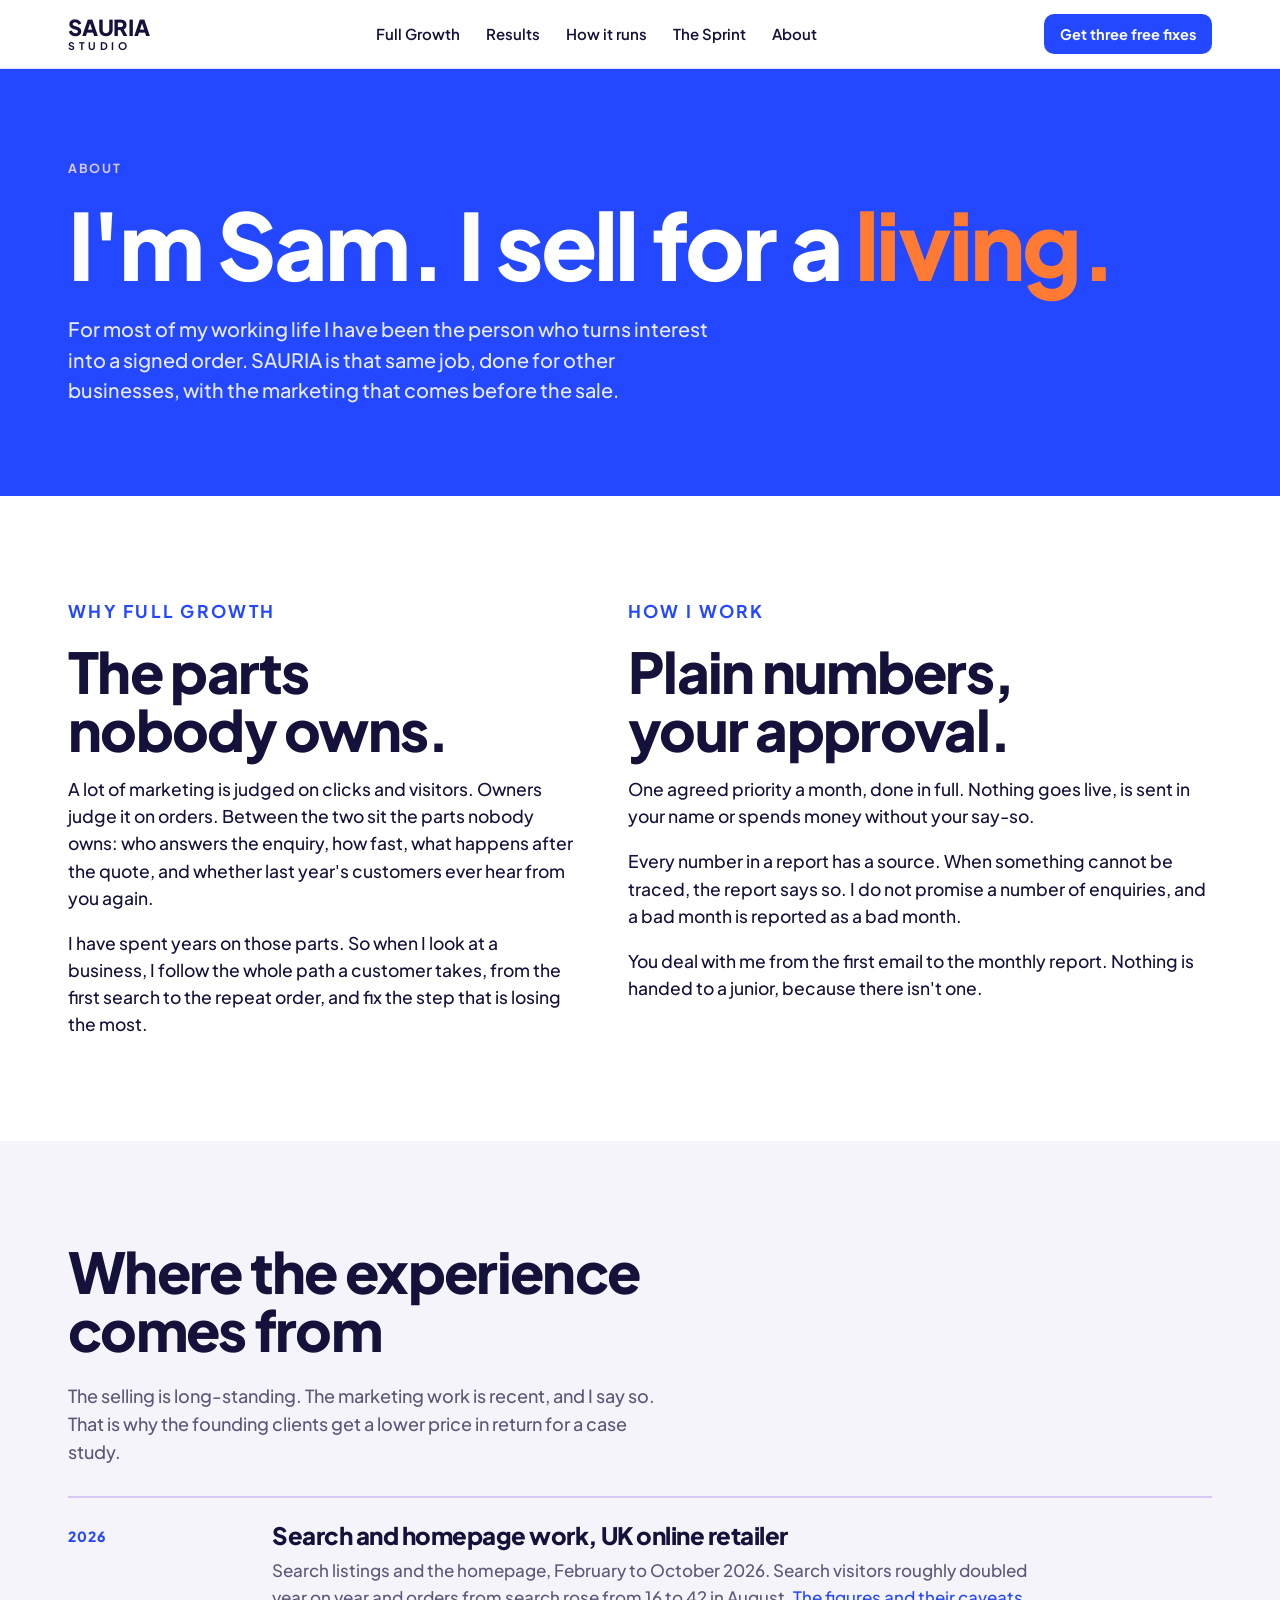
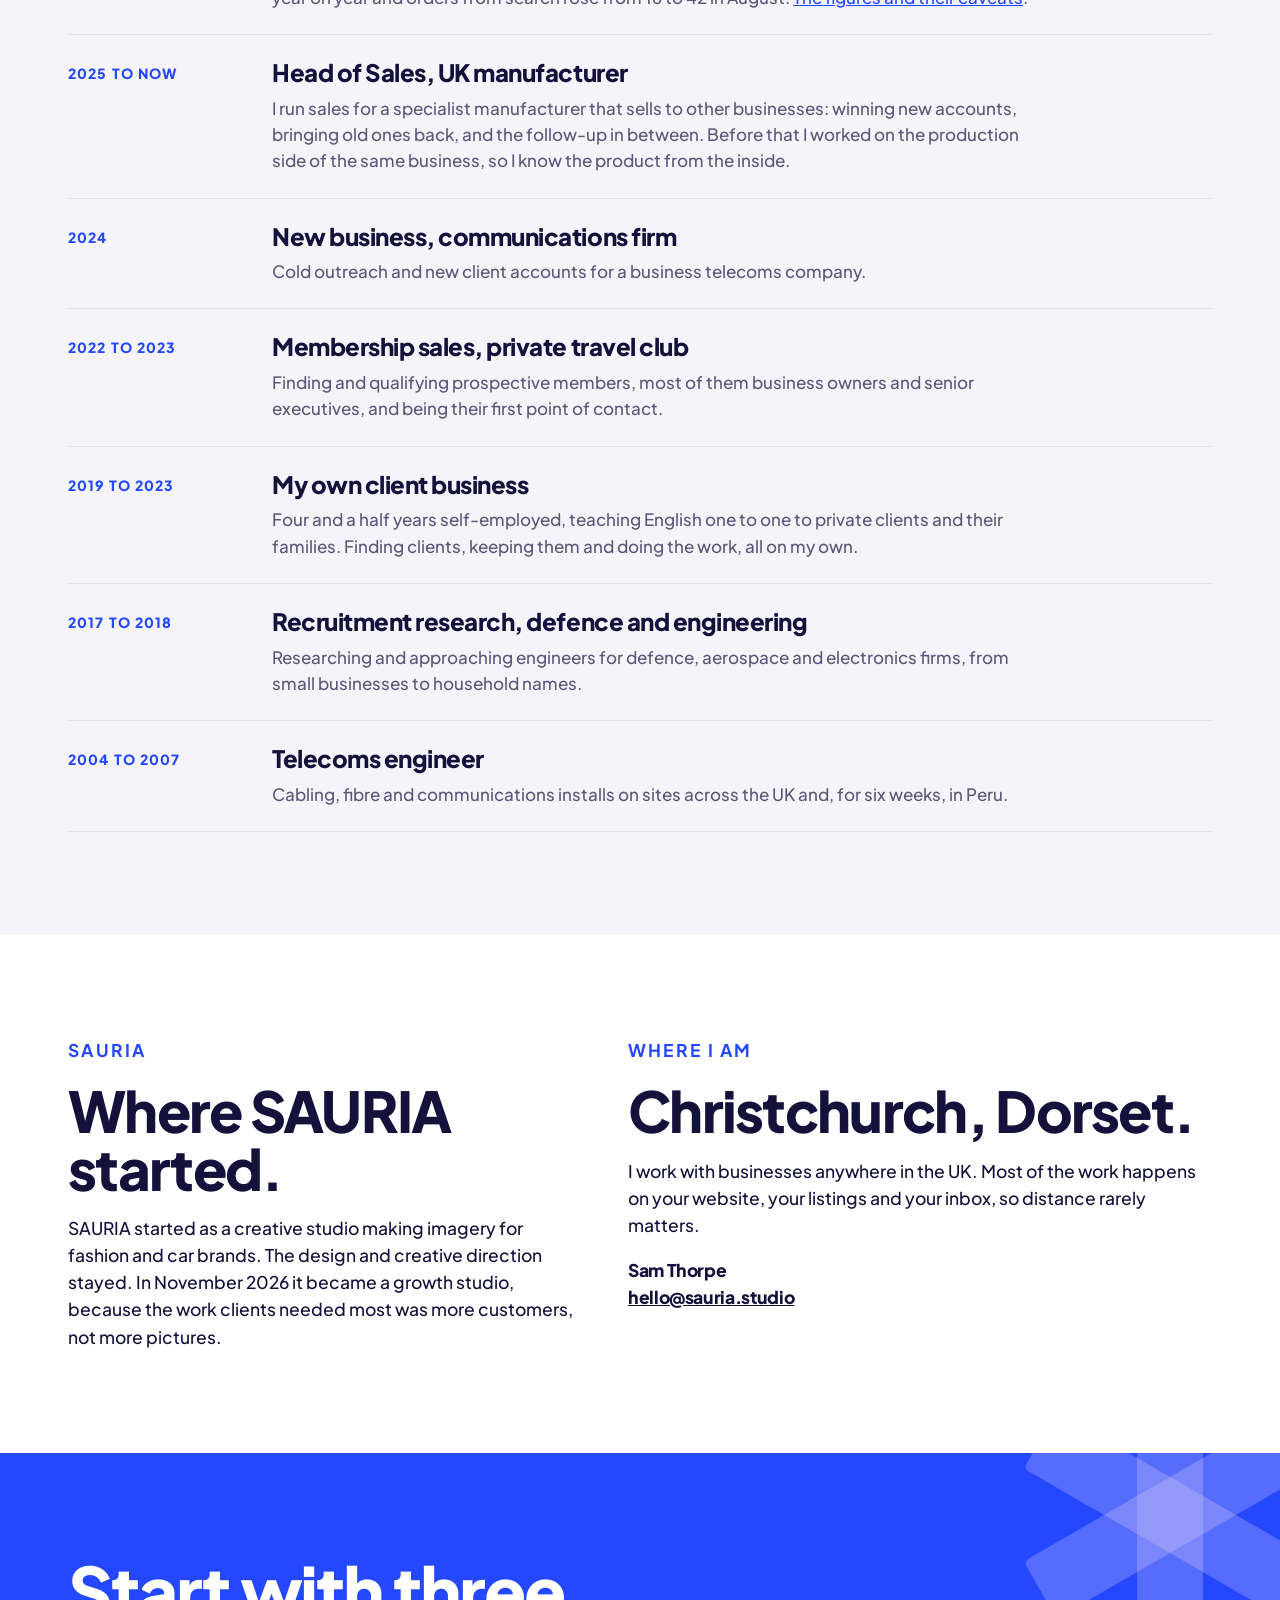
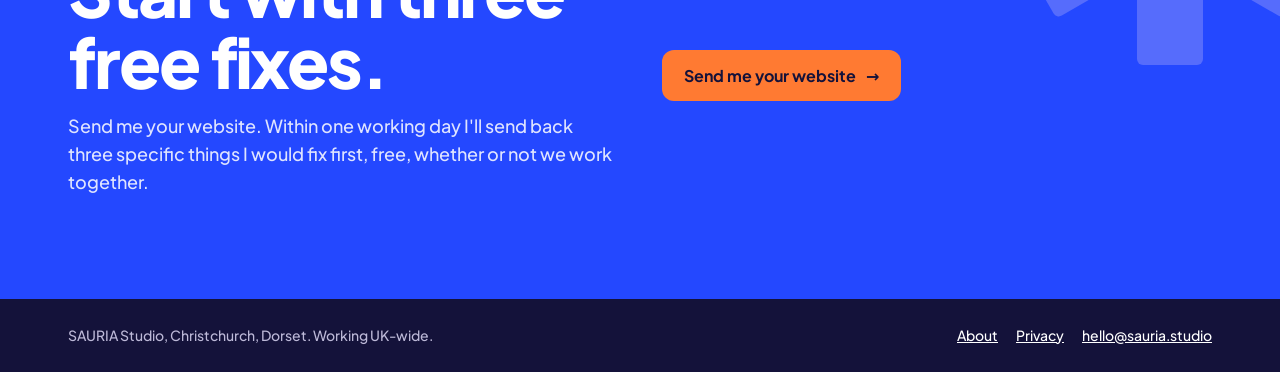
==== about.html @ e8636901 "Rewrite site for Full Growth and add About page Full Growth leads at £2,500 a month (£1,500 for two " ====
<!DOCTYPE html>
<html lang="en-GB">
<head>
<meta charset="UTF-8">
<meta name="viewport" content="width=device-width, initial-scale=1">
<title>About Sam Thorpe | SAURIA Studio</title>
<meta name="description" content="Sam Thorpe runs SAURIA Studio from Christchurch, Dorset. A career in sales and a run of his own client business, now applied to Full Growth marketing for UK businesses.">
<link rel="canonical" href="https://sauria.studio/about">
<meta name="theme-color" content="#2448FF">
<meta property="og:type" content="profile">
<meta property="og:url" content="https://sauria.studio/about">
<meta property="og:title" content="About Sam Thorpe | SAURIA Studio">
<meta property="og:description" content="A career in sales, now applied to Full Growth marketing for UK businesses.">
<meta property="og:image" content="https://sauria.studio/og.jpg">
<link rel="icon" href="data:image/svg+xml,%3Csvg xmlns='http://www.w3.org/2000/svg' viewBox='0 0 64 64'%3E%3Crect width='64' height='64' rx='14' fill='%232448FF'/%3E%3Cg fill='%23FF7A32'%3E%3Crect x='27' y='10' width='10' height='44' rx='3'/%3E%3Crect x='27' y='10' width='10' height='44' rx='3' transform='rotate(60 32 32)'/%3E%3Crect x='27' y='10' width='10' height='44' rx='3' transform='rotate(120 32 32)'/%3E%3C/g%3E%3C/svg%3E">
<link rel="preload" as="font" type="font/woff2" href="/fonts/plus-jakarta-sans-latin.woff2" crossorigin>
<script type="application/ld+json">
{
  "@context": "https://schema.org",
  "@type": "AboutPage",
  "url": "https://sauria.studio/about",
  "mainEntity": {
    "@type": "Person",
    "name": "Sam Thorpe",
    "jobTitle": "Founder, SAURIA Studio",
    "worksFor": { "@id": "https://sauria.studio/#studio" },
    "address": { "@type": "PostalAddress", "addressLocality": "Christchurch", "addressRegion": "Dorset", "addressCountry": "GB" }
  }
}
</script>
<link rel="stylesheet" href="/site.css">
</head>
<body>
<a class="skip" href="#main">Skip to content</a>

<nav class="nav" aria-label="Main"><div class="wrap">
  <a class="logo" href="/" aria-label="SAURIA Studio, home">SAURIA<small>STUDIO</small></a>
  <div class="links"><a href="/#growth">Full Growth</a><a href="/#proof">Results</a><a href="/#how">How it runs</a><a href="/#sprint">The Sprint</a><a href="/about" aria-current="page">About</a></div>
  <a class="btn btn-blue btn-sm" href="/#start" data-track="cta_nav">Get three free fixes</a>
</div></nav>

<main id="main">
<header class="hero hero-about"><div class="wrap">
  <div>
    <p class="label c-lilac">About</p>
    <h1>I'm Sam. I sell for a <em>living.</em></h1>
    <p class="sub">For most of my working life I have been the person who turns interest into a signed order. SAURIA is that same job, done for other businesses, with the marketing that comes before the sale.</p>
  </div>
</div></header>

<section class="about"><div class="wrap about-grid">
  <div class="about-copy rv">
    <p class="label c-blue">Why Full Growth</p>
    <h2>The parts nobody owns.</h2>
    <p>A lot of marketing is judged on clicks and visitors. Owners judge it on orders. Between the two sit the parts nobody owns: who answers the enquiry, how fast, what happens after the quote, and whether last year's customers ever hear from you again.</p>
    <p>I have spent years on those parts. So when I look at a business, I follow the whole path a customer takes, from the first search to the repeat order, and fix the step that is losing the most.</p>
  </div>
  <div class="about-copy rv">
    <p class="label c-blue">How I work</p>
    <h2>Plain numbers, your approval.</h2>
    <p>One agreed priority a month, done in full. Nothing goes live, is sent in your name or spends money without your say-so.</p>
    <p>Every number in a report has a source. When something cannot be traced, the report says so. I do not promise a number of enquiries, and a bad month is reported as a bad month.</p>
    <p>You deal with me from the first email to the monthly report. Nothing is handed to a junior, because there isn't one.</p>
  </div>
</div></section>

<section class="cv-section"><div class="wrap">
  <div class="head rv">
    <h2>Where the experience comes from</h2>
    <p class="lede">The selling is long-standing. The marketing work is recent, and I say so. That is why the founding clients get a lower price in return for a case study.</p>
  </div>
  <div class="cv">
    <div class="cv-row rv"><span class="cv-when">2026</span><div><h3>Search and homepage work, UK online retailer</h3><p>Search listings and the homepage, February to October 2026. Search visitors roughly doubled year on year and orders from search rose from 16 to 42 in August. <a href="/#proof">The figures and their caveats</a>.</p></div></div>
    <div class="cv-row rv"><span class="cv-when">2025 to now</span><div><h3>Head of Sales, UK manufacturer</h3><p>I run sales for a specialist manufacturer that sells to other businesses: winning new accounts, bringing old ones back, and the follow-up in between. Before that I worked on the production side of the same business, so I know the product from the inside.</p></div></div>
    <div class="cv-row rv"><span class="cv-when">2024</span><div><h3>New business, communications firm</h3><p>Cold outreach and new client accounts for a business telecoms company.</p></div></div>
    <div class="cv-row rv"><span class="cv-when">2022 to 2023</span><div><h3>Membership sales, private travel club</h3><p>Finding and qualifying prospective members, most of them business owners and senior executives, and being their first point of contact.</p></div></div>
    <div class="cv-row rv"><span class="cv-when">2019 to 2023</span><div><h3>My own client business</h3><p>Four and a half years self-employed, teaching English one to one to private clients and their families. Finding clients, keeping them and doing the work, all on my own.</p></div></div>
    <div class="cv-row rv"><span class="cv-when">2017 to 2018</span><div><h3>Recruitment research, defence and engineering</h3><p>Researching and approaching engineers for defence, aerospace and electronics firms, from small businesses to household names.</p></div></div>
    <div class="cv-row rv"><span class="cv-when">2004 to 2007</span><div><h3>Telecoms engineer</h3><p>Cabling, fibre and communications installs on sites across the UK and, for six weeks, in Peru.</p></div></div>
  </div>
</div></section>

<section class="about"><div class="wrap about-grid">
  <div class="about-copy rv">
    <p class="label c-blue">SAURIA</p>
    <h2>Where SAURIA started.</h2>
    <p>SAURIA started as a creative studio making imagery for fashion and car brands. The design and creative direction stayed. In November 2026 it became a growth studio, because the work clients needed most was more customers, not more pictures.</p>
  </div>
  <div class="about-copy rv">
    <p class="label c-blue">Where I am</p>
    <h2>Christchurch, Dorset.</h2>
    <p>I work with businesses anywhere in the UK. Most of the work happens on your website, your listings and your inbox, so distance rarely matters.</p>
    <p class="sig">Sam Thorpe<br><a href="mailto:hello@sauria.studio" data-track="email_about_page">hello@sauria.studio</a></p>
  </div>
</div></section>

<section class="close"><div class="wrap">
  <div class="ast" aria-hidden="true"><i></i><i></i><i></i></div>
  <div class="rv">
    <h2>Start with three free fixes.</h2>
    <p class="lede">Send me your website. Within one working day I'll send back three specific things I would fix first, free, whether or not we work together.</p>
  </div>
  <div class="rv">
    <a class="btn btn-orange" href="/#start" data-track="cta_about_close">Send me your website <span aria-hidden="true">&rarr;</span></a>
  </div>
</div></section>
</main>

<footer><div class="wrap"><span>SAURIA Studio, Christchurch, Dorset. Working UK-wide.</span><span><a href="/about">About</a> <a href="/privacy">Privacy</a> <a href="mailto:hello@sauria.studio" data-track="email_footer">hello@sauria.studio</a></span></div></footer>

<script defer src="/site.js"></script>
<script defer src="/_vercel/insights/script.js"></script>
</body>
</html>
---- site.css ----
@font-face{font-family:'Plus Jakarta Sans';font-style:normal;font-weight:500 800;font-display:swap;src:url(/fonts/plus-jakarta-sans-latin.woff2) format('woff2');unicode-range:U+0000-00FF,U+0131,U+0152-0153,U+02BB-02BC,U+02C6,U+02DA,U+02DC,U+2000-206F,U+20AC,U+2122,U+2191,U+2193,U+2212,U+2215,U+FEFF,U+FFFD}
:root{
  --blue:#2448FF;--blue-deep:#1730c4;--orange:#FF7A32;--lilac:#D8C9F4;--white:#fff;
  --ink:#14123A;--muted:#5b5878;--line:#e6e1f2;--page:#F6F4FB;
  --font:"Plus Jakarta Sans","Segoe UI",system-ui,sans-serif;
}
*{box-sizing:border-box}
html{scroll-behavior:smooth;scroll-padding-top:84px}
body{margin:0;background:var(--page);color:var(--ink);font-family:var(--font);font-size:17px;line-height:1.55;-webkit-font-smoothing:antialiased}
img,video{max-width:100%;height:auto;display:block}
.wrap{max-width:1180px;margin:0 auto;padding-inline:max(18px,env(safe-area-inset-left,0px))}
h1,h2,h3{font-weight:800;letter-spacing:-.03em;line-height:1.02;margin:0;text-wrap:balance}
h2{font-size:clamp(34px,4.4vw,58px)}
p{margin:0}
a{color:inherit}
.label{font-size:12.5px;font-weight:700;letter-spacing:.13em;text-transform:uppercase}
.lede{color:var(--muted);font-size:18px;max-width:34em}
section{padding-block:clamp(64px,8vw,104px)}
.skip{position:absolute;left:-999px}.skip:focus{left:12px;top:12px;z-index:99;background:#fff;padding:10px 14px;border-radius:8px}
:focus-visible{outline:3px solid var(--orange);outline-offset:3px}

/* nav */
.nav{position:sticky;top:0;z-index:20;background:rgba(255,255,255,.92);backdrop-filter:saturate(1.4) blur(12px);border-bottom:1px solid var(--line)}
.nav .wrap{display:flex;align-items:center;justify-content:space-between;gap:18px;padding-block:14px}
.logo{font-weight:800;font-size:22px;line-height:.9;letter-spacing:-.01em;text-decoration:none}
.logo small{display:block;font-size:10.5px;font-weight:700;letter-spacing:.34em;margin-top:3px}
.links{display:flex;gap:26px;font-weight:600;font-size:15px}
.links a{text-decoration:none}.links a:hover{color:var(--blue)}
.btn{display:inline-flex;align-items:center;gap:10px;font:700 16px var(--font);padding:15px 22px;border-radius:12px;border:0;cursor:pointer;text-decoration:none;transition:transform .15s,background .15s,box-shadow .15s}
.btn:hover{transform:translateY(-2px)}
.btn-orange{background:var(--orange);color:var(--ink)}.btn-orange:hover{background:#ff8c4d}
.btn-blue{background:var(--blue);color:#fff}.btn-blue:hover{background:var(--blue-deep)}
.btn-ghost{color:#fff;box-shadow:inset 0 0 0 2px rgba(255,255,255,.55)}.btn-ghost:hover{box-shadow:inset 0 0 0 2px #fff}
.btn-sm{padding:11px 16px;font-size:14.5px;border-radius:10px}

/* hero */
.hero{background:var(--blue);color:#fff;position:relative;overflow:hidden;padding-block:0}
.hero .wrap{display:grid;grid-template-columns:1.12fr .88fr;gap:44px;padding-block:clamp(48px,7vw,92px);align-items:center}
.hero h1{font-size:clamp(46px,7.2vw,98px);margin-top:18px}
.hero h1 em{font-style:normal;color:var(--orange)}
.hero .sub{font-size:clamp(17px,1.55vw,20px);max-width:33em;margin-top:24px;color:#e9ecff}
.ctas{display:flex;gap:12px;flex-wrap:wrap;margin-top:32px}
.meta{margin-top:26px;font-size:13px;font-weight:600;letter-spacing:.06em;color:#c9d0ff;text-transform:uppercase}
.stage{position:relative}
.stage img{border-radius:28px;width:100%;aspect-ratio:1/.92;object-fit:cover;box-shadow:0 40px 80px -30px rgba(8,12,70,.7)}
.ast{position:absolute;width:28%;aspect-ratio:1;animation:spin 40s linear infinite}
.ast i{position:absolute;left:39%;top:0;width:22%;height:100%;background:var(--c,var(--orange));border-radius:6px}
.ast i:nth-child(2){transform:rotate(60deg)}.ast i:nth-child(3){transform:rotate(120deg)}
.stage .ast{left:-9%;top:-9%}
@keyframes spin{to{transform:rotate(360deg)}}
.chip{position:absolute;right:-10px;bottom:26px;background:#fff;color:var(--ink);border-radius:16px;padding:14px 18px;box-shadow:0 20px 40px -18px rgba(8,12,70,.6);font-weight:700;font-size:14px;line-height:1.25}
.chip b{display:block;font-size:30px;letter-spacing:-.04em;color:var(--blue);line-height:1}

/* numbers band */
.band{background:var(--ink);color:#fff;padding-block:0}
.band .wrap{display:grid;grid-template-columns:repeat(4,1fr)}
.band div{padding:26px 22px;border-left:1px solid rgba(255,255,255,.12)}
.band div:first-child{border-left:0;padding-left:0}
.band b{display:block;font-size:clamp(30px,3.4vw,44px);font-weight:800;letter-spacing:-.04em;line-height:1;color:var(--orange)}
.band span{display:block;font-size:14px;font-weight:600;color:#cfcbe8;margin-top:8px;line-height:1.3}

/* film */
.film{background:#fff}
.film-grid{display:grid;grid-template-columns:.8fr 1.4fr;gap:44px;align-items:center}
.film-copy{display:flex;flex-direction:column;gap:18px}
.player{position:relative;border-radius:22px;overflow:hidden;background:var(--blue);box-shadow:0 40px 70px -40px rgba(36,72,255,.6);aspect-ratio:16/9}
.player video{width:100%;height:100%;object-fit:cover}
.play{position:absolute;inset:0;display:grid;place-items:center;background:rgba(20,18,58,.18);border:0;cursor:pointer;transition:background .2s}
.play:hover{background:rgba(20,18,58,.05)}
.play span{width:92px;height:92px;border-radius:50%;background:var(--orange);display:grid;place-items:center;box-shadow:0 14px 30px rgba(20,18,58,.35)}
.play span::after{content:"";border-left:26px solid var(--ink);border-block:16px solid transparent;margin-left:7px}
.player.on .play{display:none}

/* offer */
.offer-grid{display:grid;grid-template-columns:1fr 1.1fr;gap:28px;align-items:stretch}
.offer-copy{display:flex;flex-direction:column;gap:18px;justify-content:center}
.card{background:#fff;border-radius:22px;padding:34px;display:flex;flex-direction:column;gap:20px;box-shadow:0 1px 0 var(--line),0 30px 60px -36px rgba(36,72,255,.5)}
.pill{align-self:flex-start;background:var(--blue);color:#fff;padding:7px 12px;border-radius:8px}
.price{display:flex;align-items:baseline;gap:14px;flex-wrap:wrap}
.price strong{font-weight:800;font-size:clamp(60px,7vw,88px);letter-spacing:-.045em;line-height:1}
.price s{font-size:24px;color:var(--muted);font-weight:600;text-decoration-color:var(--orange);text-decoration-thickness:3px}
.terms{display:grid;grid-template-columns:1fr 1fr;gap:10px 20px;font-size:15px}
.terms div{padding-top:10px;border-top:2px solid var(--lilac)}
.terms b{display:block;font-size:12px;letter-spacing:.1em;text-transform:uppercase;color:var(--blue)}
.places{display:flex;gap:8px;align-items:center;font-weight:700;font-size:14.5px}
.places i{width:14px;height:14px;border-radius:50%;background:var(--orange)}
.small{font-size:14px;color:var(--muted)}

/* proof */
.proof{background:#fff;border-block:1px solid var(--line)}
.proof-grid{display:grid;grid-template-columns:1fr 1.2fr;gap:44px;align-items:center}
.proof-copy{display:flex;flex-direction:column;gap:18px}
.tag{align-self:flex-start;background:var(--ink);color:#fff;padding:7px 12px;border-radius:8px}
.stats{display:grid;grid-template-columns:1fr 1fr;gap:12px}
.stat{border-radius:16px;padding:18px;background:var(--page)}
.stat b{display:block;font-weight:800;font-size:clamp(34px,3.8vw,46px);letter-spacing:-.04em;line-height:1;color:var(--blue)}
.stat span{font-size:14.5px;font-weight:600;line-height:1.3;display:block;margin-top:6px}
.chart{background:var(--page);border-radius:20px;padding:22px 20px 14px;margin:0}
.legend{display:flex;gap:18px;font-size:13.5px;font-weight:600;margin-bottom:6px}
.legend i{display:inline-block;width:12px;height:12px;border-radius:3px;margin-right:6px;vertical-align:-1px}
.chart figcaption{font-size:12.5px;color:var(--muted);margin-top:8px}
.bar{transform-origin:50% 290px;transform:scaleY(0);transition:transform .9s cubic-bezier(.2,.8,.2,1)}
.in .bar{transform:scaleY(1)}
.in .bar.b2{transition-delay:.15s}

/* tiles */
.head{display:flex;justify-content:space-between;align-items:end;gap:24px;flex-wrap:wrap;margin-bottom:30px}
.head h2{max-width:14em}
.tiles{display:grid;grid-template-columns:repeat(4,1fr);gap:14px}
.tile{border-radius:18px;padding:24px;min-height:236px;display:flex;flex-direction:column;justify-content:space-between;gap:16px}
.tile .big{font-weight:800;font-size:clamp(60px,6.5vw,90px);letter-spacing:-.05em;line-height:.9}
.tile p{font-weight:700;font-size:17px;line-height:1.3}
.t1{background:var(--blue);color:#fff}.t2{background:var(--orange)}.t3{background:var(--lilac)}.t4{background:var(--ink);color:#fff}
.source{margin-top:14px;font-size:13px;color:var(--muted)}

/* method */
.method{background:var(--ink);color:#fff}
.method .lede{color:#cfcbe8}
.m-grid{display:grid;grid-template-columns:repeat(3,1fr);gap:14px;margin-top:36px}
.m{background:#1d1b4d;border-radius:18px;padding:26px;display:flex;flex-direction:column;gap:12px}
.m .label{color:var(--orange)}
.m h3{font-size:25px;letter-spacing:-.02em;line-height:1.1}
.m p{font-size:15.5px;color:#d9d6f0}
.m .ev{margin-top:auto;padding-top:14px;border-top:1px solid rgba(255,255,255,.14);font-size:14px;font-weight:600;color:#fff}
.m .ev b{color:var(--lilac);font-weight:700}
.m .ev a{color:var(--orange)}
.ba{display:grid;gap:8px;font-size:14.5px}
.ba div{border-radius:10px;padding:10px 12px;font-weight:700;line-height:1.25}
.ba .b{background:rgba(255,255,255,.07);color:#aaa6cf;text-decoration:line-through;text-decoration-color:rgba(255,122,50,.8)}
.ba .a{background:#fff;color:var(--ink)}

/* steps */
.process{background:#fff}
.steps{display:grid;grid-template-columns:repeat(3,1fr);border-radius:22px;overflow:hidden;margin-top:32px}
.step{padding:32px;display:flex;flex-direction:column;gap:14px}
.step:nth-child(1){background:var(--lilac)}.step:nth-child(2){background:var(--page)}.step:nth-child(3){background:var(--orange)}
.step .n{font-weight:800;font-size:15px;letter-spacing:.1em}
.step h3{font-size:32px}
.step p{font-size:16px}
.who{display:grid;grid-template-columns:1fr 1fr 1.2fr;gap:14px;margin-top:14px}
.who figure{margin:0;border-radius:22px;overflow:hidden;position:relative;background:var(--lilac)}
.who img{width:100%;height:100%;min-height:100%;aspect-ratio:4/4.2;object-fit:cover}
.who figcaption{position:absolute;left:14px;bottom:14px;background:#fff;border-radius:10px;padding:8px 12px;font-weight:700;font-size:14px}
.who .next{background:var(--blue);color:#fff;border-radius:22px;padding:30px;display:flex;flex-direction:column;gap:14px;justify-content:center}
.who .next h3{font-size:28px}
.who .next p{color:#e3e7ff;font-size:16px}
.who .next b{color:var(--orange)}

/* own work */
.work-grid{display:grid;grid-template-columns:repeat(3,1fr);gap:16px;margin-top:32px}
.w{background:#fff;border-radius:20px;overflow:hidden;text-decoration:none;display:flex;flex-direction:column;box-shadow:0 1px 0 var(--line);transition:transform .2s,box-shadow .2s}
.w:hover{transform:translateY(-4px);box-shadow:0 26px 50px -30px rgba(36,72,255,.5)}
.w img{aspect-ratio:900/560;width:100%;object-fit:cover;object-position:top;border-bottom:1px solid var(--line)}
.w div{padding:18px 20px 22px}
.w b{font-size:19px;letter-spacing:-.02em}
.w span{display:block;font-size:14.5px;color:var(--muted);margin-top:4px}

/* about + faq */
.about{background:#fff}
.about-grid{display:grid;grid-template-columns:1fr 1.15fr;gap:52px}
.about-copy{display:flex;flex-direction:column;gap:18px}
.about-copy p{font-size:17.5px}
.sig{font-weight:800;font-size:20px;letter-spacing:-.02em}
details{border-top:2px solid var(--lilac);padding:18px 0}
details:last-child{border-bottom:2px solid var(--lilac)}
summary{font-weight:700;font-size:19px;letter-spacing:-.015em;cursor:pointer;list-style:none;display:flex;justify-content:space-between;gap:16px}
summary::-webkit-details-marker{display:none}
summary::after{content:"+";color:var(--blue);font-size:24px;line-height:1;font-weight:700}
details[open] summary::after{content:"\2212"}
details p{margin-top:10px;color:var(--muted);max-width:38em}

/* close */
.close{background:var(--blue);color:#fff;position:relative;overflow:hidden}
.close .wrap{display:grid;grid-template-columns:1fr 1fr;gap:44px;align-items:center;position:relative}
.close h2{font-size:clamp(40px,5.4vw,70px)}
.close .lede{color:#dfe4ff;margin-top:16px}
.close .ast{right:-90px;top:-190px;width:300px;--c:rgba(216,201,244,.28);z-index:0}
.form{position:relative;z-index:1;background:#fff;color:var(--ink);border-radius:22px;padding:26px;display:grid;gap:14px}
.tabs{display:flex;gap:8px;flex-wrap:wrap}
.tabs label{cursor:pointer}
.tabs input{position:absolute;opacity:0}
.tabs span{display:block;background:var(--page);padding:9px 14px;border-radius:9px;font-weight:700;font-size:14px}
.tabs input:checked+span{background:var(--blue);color:#fff}
.tabs input:focus-visible+span{outline:3px solid var(--orange);outline-offset:2px}
.field{display:grid;gap:6px}
.field label{font-size:12.5px;font-weight:700;letter-spacing:.1em;text-transform:uppercase;color:var(--muted)}
.field input{border:2px solid var(--line);border-radius:11px;font:500 16px var(--font);padding:13px 14px;color:var(--ink);width:100%}
.field input:focus{border-color:var(--blue);outline:0}
.form .btn{justify-content:center}
.note{font-size:14px;color:var(--muted);min-height:1.4em}

footer{background:var(--ink);color:#bdb9d8;font-size:14px}
footer .wrap{display:flex;justify-content:space-between;gap:16px;flex-wrap:wrap;padding-block:26px}
footer a{color:#fff}

.rv{opacity:0;transform:translateY(22px);transition:opacity .7s,transform .7s cubic-bezier(.2,.8,.2,1)}
.rv.in{opacity:1;transform:none}
@media (prefers-reduced-motion:reduce){.rv{opacity:1;transform:none;transition:none}.ast{animation:none}.bar{transform:none;transition:none}html{scroll-behavior:auto}}

@media (max-width:940px){
  .links{display:none}
  .hero .wrap,.film-grid,.offer-grid,.proof-grid,.about-grid,.close .wrap{grid-template-columns:1fr}
  .stage{max-width:460px;margin-inline:auto;width:92%}
  .band .wrap{grid-template-columns:1fr 1fr}
  .band div{border-left:0;padding-left:0;border-top:1px solid rgba(255,255,255,.12)}
  .band div:nth-child(-n+2){border-top:0}
  .tiles{grid-template-columns:1fr 1fr}
  .m-grid,.work-grid{grid-template-columns:1fr 1fr}
  .steps{grid-template-columns:1fr}
  .who{grid-template-columns:1fr 1fr}.who .next{grid-column:1/-1}
}
@media (max-width:560px){
  body{font-size:16px}
  .tiles,.m-grid,.work-grid,.terms,.stats{grid-template-columns:1fr}
  .card{padding:24px}
  .chip{right:6px}
  .nav .btn{padding:10px 13px;font-size:13.5px}
}
/* utilities (replace former inline styles so the CSP can ban inline CSS) */
.c-lilac{color:var(--lilac)}.c-blue{color:var(--blue)}.self-start{align-self:flex-start}.bg-lilac{background:var(--lilac)}.bg-blue{background:var(--blue)}.grid-18{display:grid;gap:18px}.mb-0{margin-bottom:0}
.legal{padding:48px 0 72px}.legal h1{font-size:clamp(36px,6vw,56px);margin:12px 0}.legal h2{font-size:22px;margin:32px 0 8px}.legal p{max-width:64ch;line-height:1.65;margin:0 0 12px}.legal a{text-decoration:underline}
footer .wrap span:last-child a+a{margin-left:16px}

/* Full Growth rewrite, Nov 2026 */
.btn-ghost-dark{border:2px solid var(--ink,#14123A);color:var(--ink,#14123A);background:transparent}
.hero-about .wrap{grid-template-columns:1fr}
.hero-about h1{max-width:13em}
.cv-section{background:var(--page)}
.cv{display:flex;flex-direction:column;border-top:2px solid var(--lilac)}
.cv-row{display:grid;grid-template-columns:180px 1fr;gap:24px;padding:24px 0;border-bottom:1px solid var(--line)}
.cv-when{font-weight:800;font-size:14px;letter-spacing:.08em;text-transform:uppercase;color:var(--blue);padding-top:4px}
.cv-row h3{font-size:24px;letter-spacing:-.02em;line-height:1.15}
.cv-row p{margin-top:8px;max-width:46em;color:var(--muted)}
.cv-row a{color:var(--blue);text-decoration:underline}
@media (max-width:560px){.cv-row{grid-template-columns:1fr;gap:6px}}
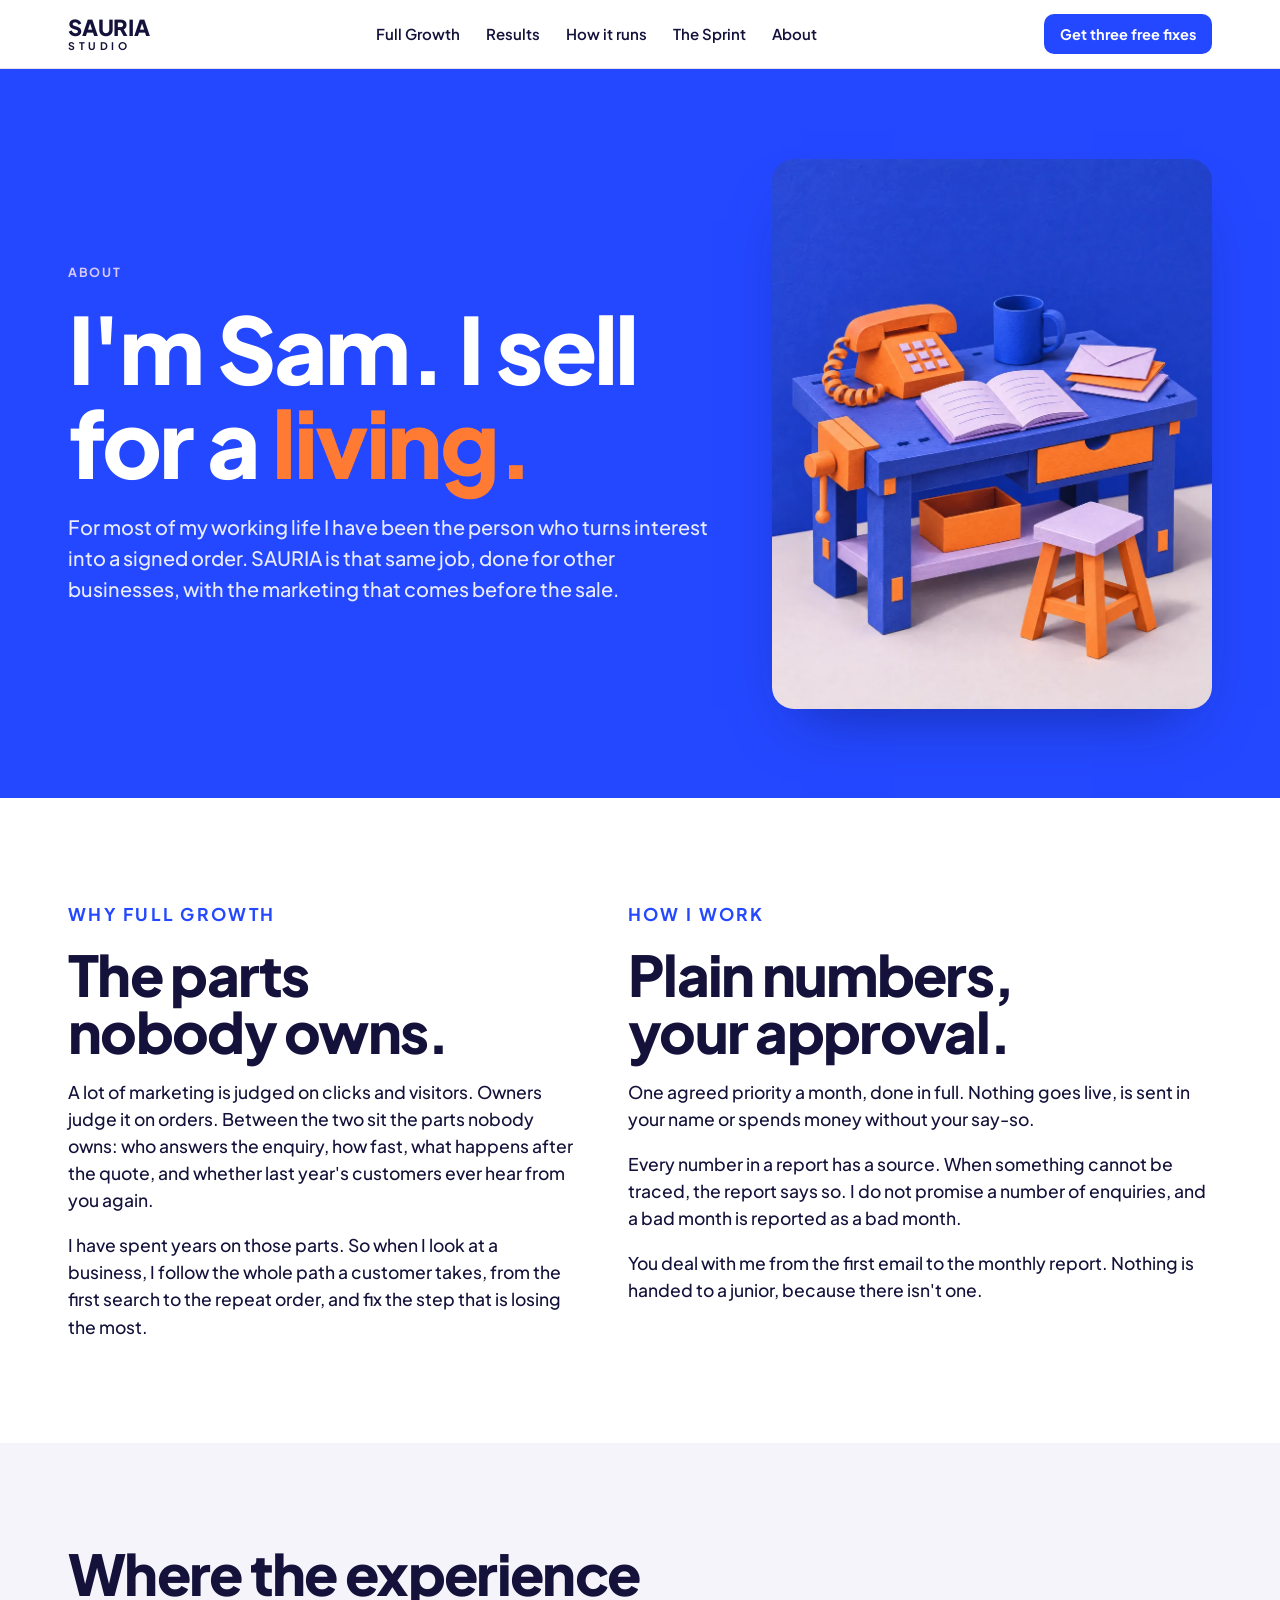
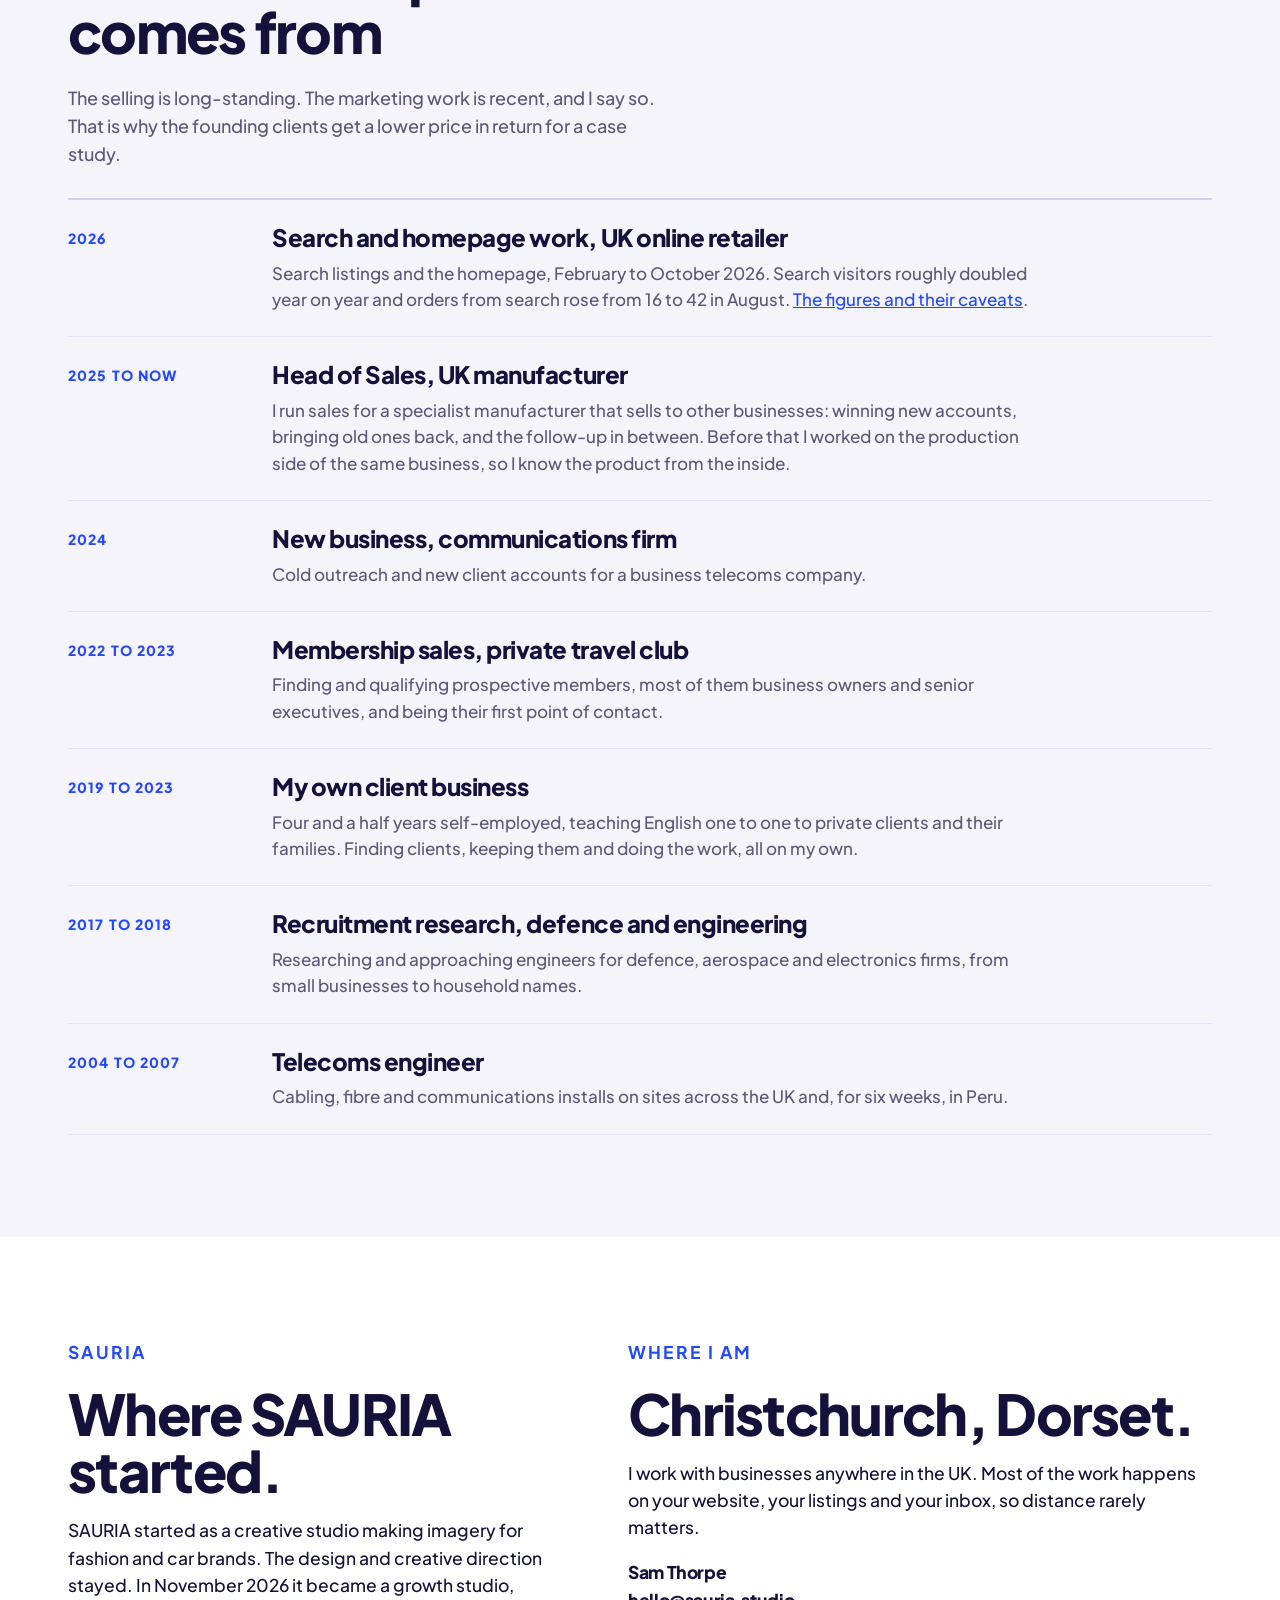
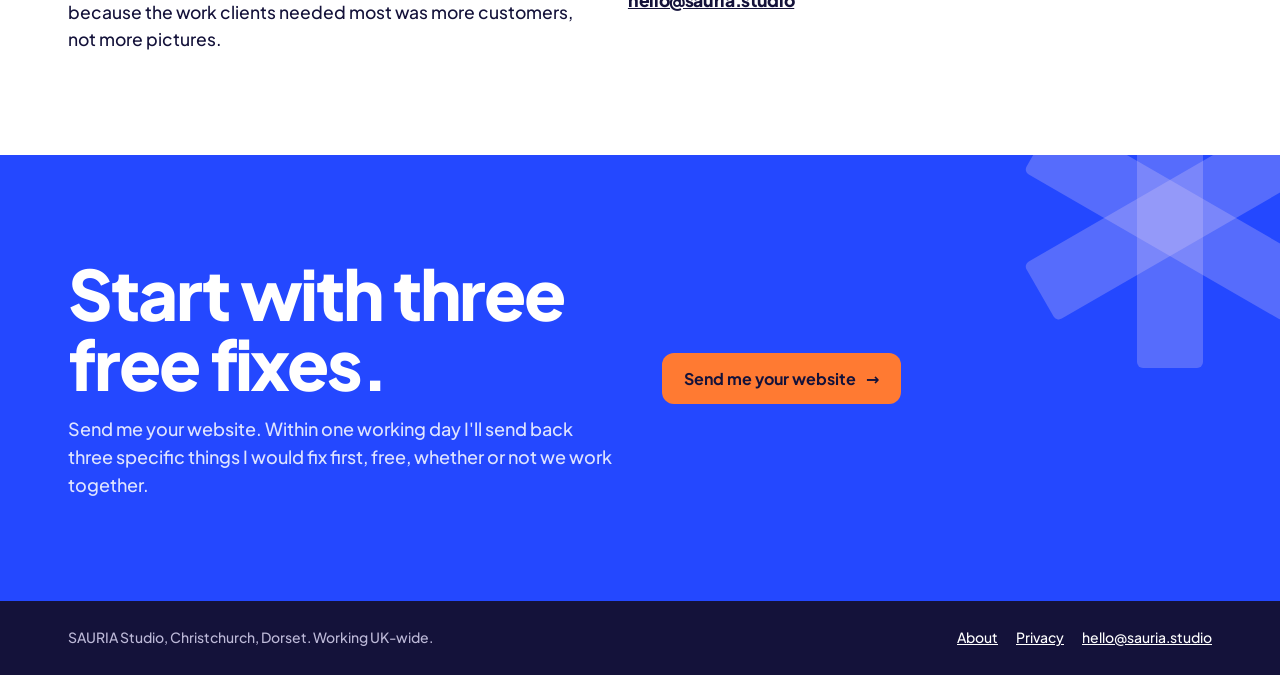
==== commit 69a3754b: "Add paper-craft images to Full Growth, How it runs and About; new share image Co-Authored-By: Claude" ====
--- a/about.html
+++ b/about.html
@@ -46,6 +46,7 @@
     <h1>I'm Sam. I sell for a <em>living.</em></h1>
     <p class="sub">For most of my working life I have been the person who turns interest into a signed order. SAURIA is that same job, done for other businesses, with the marketing that comes before the sale.</p>
   </div>
+  <div class="about-stage"><img src="/img/desk.webp" width="900" height="1125" alt="Paper model of a sales desk with a telephone, notebook, mug and envelopes" fetchpriority="high"></div>
 </div></header>
 
 <section class="about"><div class="wrap about-grid">
--- a/site.css
+++ b/site.css
@@ -233,3 +233,12 @@
 .cv-row p{margin-top:8px;max-width:46em;color:var(--muted)}
 .cv-row a{color:var(--blue);text-decoration:underline}
 @media (max-width:560px){.cv-row{grid-template-columns:1fr;gap:6px}}
+
+/* Site images, Nov 2026 */
+.path-fig{margin:36px 0 0;border-radius:22px;overflow:hidden;background:#ece8e3}
+.path-fig img{width:100%;height:auto;display:block}
+.how-head{display:grid;grid-template-columns:1fr 260px;gap:32px;align-items:end}
+.how-head img{width:100%;height:auto;border-radius:22px;display:block}
+.hero-about .wrap{grid-template-columns:1.2fr .8fr}
+.about-stage img{width:100%;height:auto;border-radius:22px;display:block;box-shadow:0 30px 60px -30px rgba(10,20,90,.55)}
+@media (max-width:940px){.hero-about .wrap{grid-template-columns:1fr}.about-stage{max-width:420px}.how-head{grid-template-columns:1fr}.how-head img{max-width:260px}}
